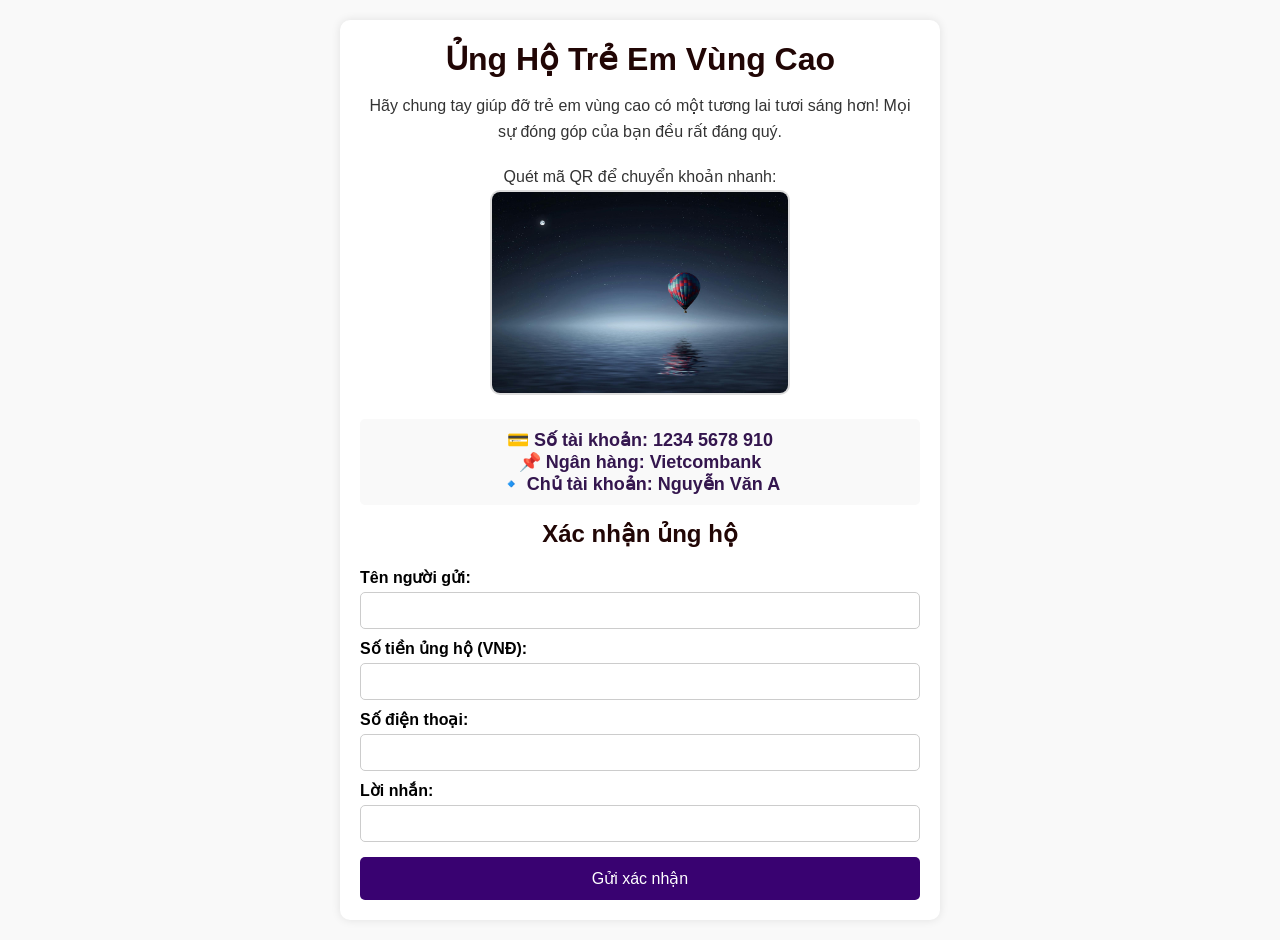
==== index.html @ a9143aae "tets" ====
<!DOCTYPE html>
<html lang="vi">
<head>
    <meta charset="UTF-8">
    <meta name="viewport" content="width=device-width, initial-scale=1.0">
    <title>Ủng Hộ Trẻ Em Vùng Cao</title>
    <link rel="stylesheet" href="style.css">
</head>
<body>

    <div class="container">
        <h1>Ủng Hộ Trẻ Em Vùng Cao</h1>
        <p>Hãy chung tay giúp đỡ trẻ em vùng cao có một tương lai tươi sáng hơn! Mọi sự đóng góp của bạn đều rất đáng quý.</p>

        <div class="qr-section">
            <p>Quét mã QR để chuyển khoản nhanh:</p>
            <img src="image/code.jpg" alt="Mã QR Chuyển Khoản">
        </div>

        <div class="bank-info">
            💳 <strong>Số tài khoản:</strong> 1234 5678 910<br>
            📌 <strong>Ngân hàng:</strong> Vietcombank<br>
            🔹 <strong>Chủ tài khoản:</strong> Nguyễn Văn A
        </div>

        <h2>Xác nhận ủng hộ</h2>
        <form id="donation-form">
            <label for="name">Tên người gửi:</label>
            <input type="text" id="name" name="name" required>

            <label for="amount">Số tiền ủng hộ (VNĐ):</label>
            <input type="text" id="amount" name="amount" required>
            
            <script>
            document.getElementById("amount").addEventListener("input", function (e) {
                let value = e.target.value.replace(/\D/g, ""); // Loại bỏ ký tự không phải số
                if (value) {
                    value = parseInt(value).toLocaleString("vi-VN") + " VND"; // Định dạng có dấu phẩy + thêm " VND"
                }
                e.target.value = value;
            });
            </script>
            

            <label for="phone">Số điện thoại:</label>
            <input type="number" id="phone" name="phone" required>

            <label for="note">Lời nhắn:</label>
            <input type="text" id="note" name="note">

            <button type="submit">Gửi xác nhận</button>
        </form>
    </div>

    <script src="script.js"></script>

</body>
</html>
---- style.css ----
* {
    margin: 0;
    padding: 0;
    box-sizing: border-box;
    font-family: Arial, sans-serif;
}

body {
    background-color: #f9f9f9;
    text-align: center;
    padding: 20px;
}

.container {
    max-width: 600px;
    margin: auto;
    background: white;
    padding: 20px;
    border-radius: 10px;
    box-shadow: 0px 0px 10px rgba(0, 0, 0, 0.1);
}

h1, h2 {
    color: #210605;
    margin-bottom: 15px;
}

p {
    font-size: 16px;
    line-height: 1.6;
    color: #333;
}

.qr-section {
    margin: 20px 0;
}

.qr-section img {
    width: 300px;
    border: 2px solid #ddd;
    border-radius: 10px;
}

.bank-info {
    background: #f9f9f9;
    padding: 10px;
    border-radius: 5px;
    margin: 15px 0;
    font-weight: bold;
    font-size: 18px;
    color: #34164e;
}

.donate-btn {
    display: inline-block;
    background: #390271;
    color: white;
    padding: 12px 20px;
    text-decoration: none;
    border-radius: 5px;
    font-size: 18px;
    margin-top: 10px;
}

.donate-btn:hover {
    background: #390271;
}

/* Form */
form {
    margin-top: 20px;
    text-align: left;
}

form label {
    display: block;
    font-weight: bold;
    margin-top: 10px;
}

form input {
    width: 100%;
    padding: 10px;
    margin-top: 5px;
    border: 1px solid #ccc;
    border-radius: 5px;
}

button {
    display: block;
    width: 100%;
    background: #390271;
    color: white;
    padding: 12px;
    border: none;
    border-radius: 5px;
    font-size: 16px;
    margin-top: 15px;
}

button:hover {
    background: #f3f4f3;
    color: #390271;
    cursor: pointer;
    border-color: #390271;
}

/* Responsive */
@media (max-width: 768px) {
    .container {
        width: 90%;
        padding: 15px;
    }

    .qr-section img {
        width: 150px;
    }

    .donate-btn, button {
        width: 100%;
    }
}
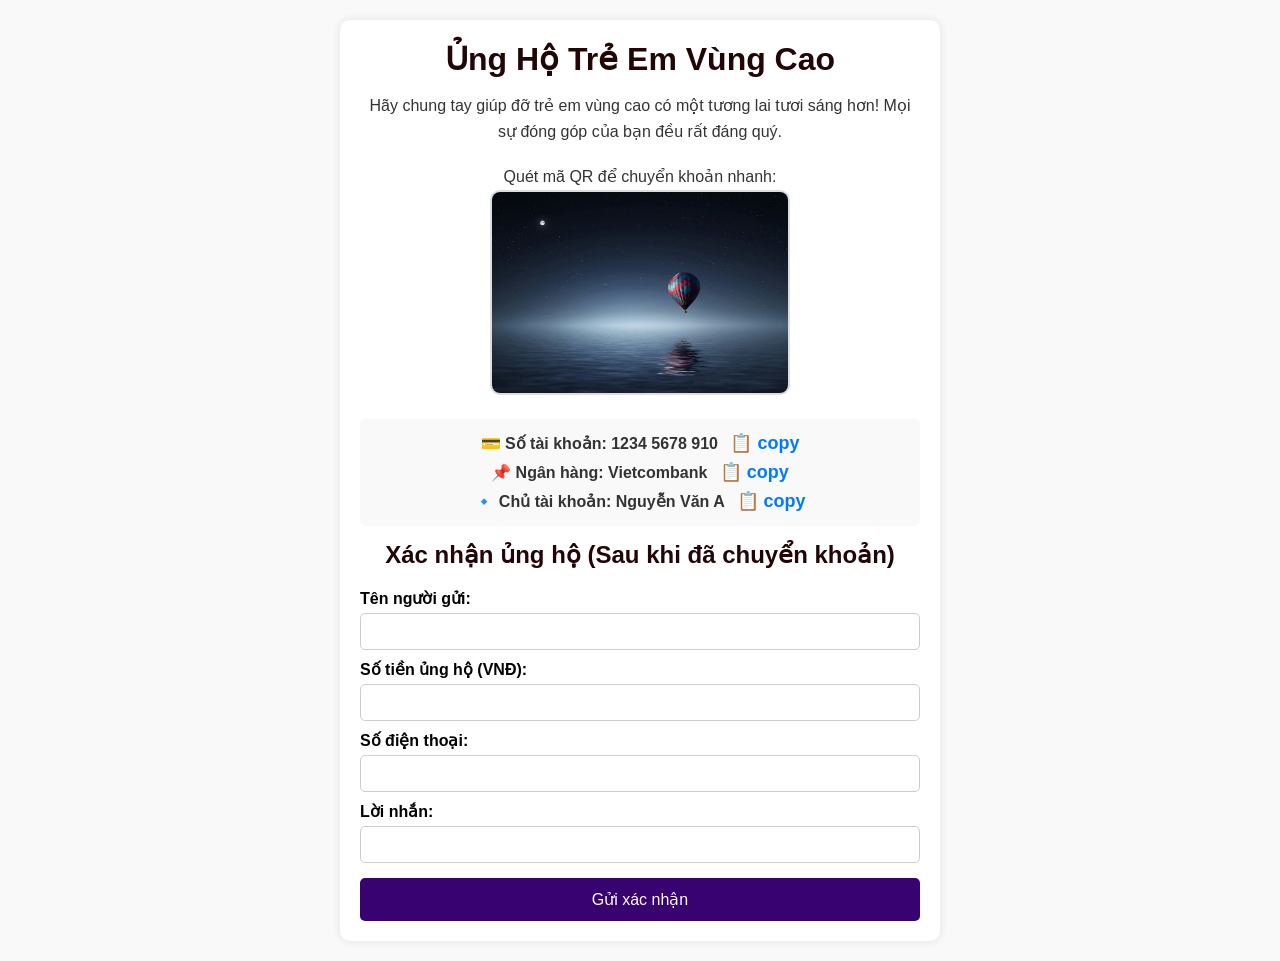
==== commit f1e16033: "copy" ====
--- a/index.html
+++ b/index.html
@@ -5,6 +5,9 @@
     <meta name="viewport" content="width=device-width, initial-scale=1.0">
     <title>Ủng Hộ Trẻ Em Vùng Cao</title>
     <link rel="stylesheet" href="style.css">
+
+  
+    
 </head>
 <body>
 
@@ -18,12 +21,22 @@
         </div>
 
         <div class="bank-info">
-            💳 <strong>Số tài khoản:</strong> 1234 5678 910<br>
-            📌 <strong>Ngân hàng:</strong> Vietcombank<br>
-            🔹 <strong>Chủ tài khoản:</strong> Nguyễn Văn A
+            <p>
+                💳 <strong>Số tài khoản:</strong> <span id="account-number">1234 5678 910</span>
+                <span class="copy-icon" onclick="copyToClipboard('account-number')">📋 copy</span>
+            </p>
+            <p>
+                📌 <strong>Ngân hàng:</strong> <span id="bank-name">Vietcombank</span>
+                <span class="copy-icon" onclick="copyToClipboard('bank-name')">📋 copy</span>
+            </p>
+            <p>
+                🔹 <strong>Chủ tài khoản:</strong> <span id="account-owner">Nguyễn Văn A</span>
+                <span class="copy-icon" onclick="copyToClipboard('account-owner')">📋 copy</span>
+            </p>
         </div>
+        
 
-        <h2>Xác nhận ủng hộ</h2>
+        <h2>Xác nhận ủng hộ (Sau khi đã chuyển khoản)</h2>
         <form id="donation-form">
             <label for="name">Tên người gửi:</label>
             <input type="text" id="name" name="name" required>
--- a/style.css
+++ b/style.css
@@ -120,3 +120,14 @@
         width: 100%;
     }
 }
+.copy-icon {
+    cursor: pointer;
+    margin-left: 8px;
+    font-size: 18px;
+    color: #007bff;
+    transition: color 0.2s;
+}
+
+.copy-icon:hover {
+    color: #0056b3;
+}
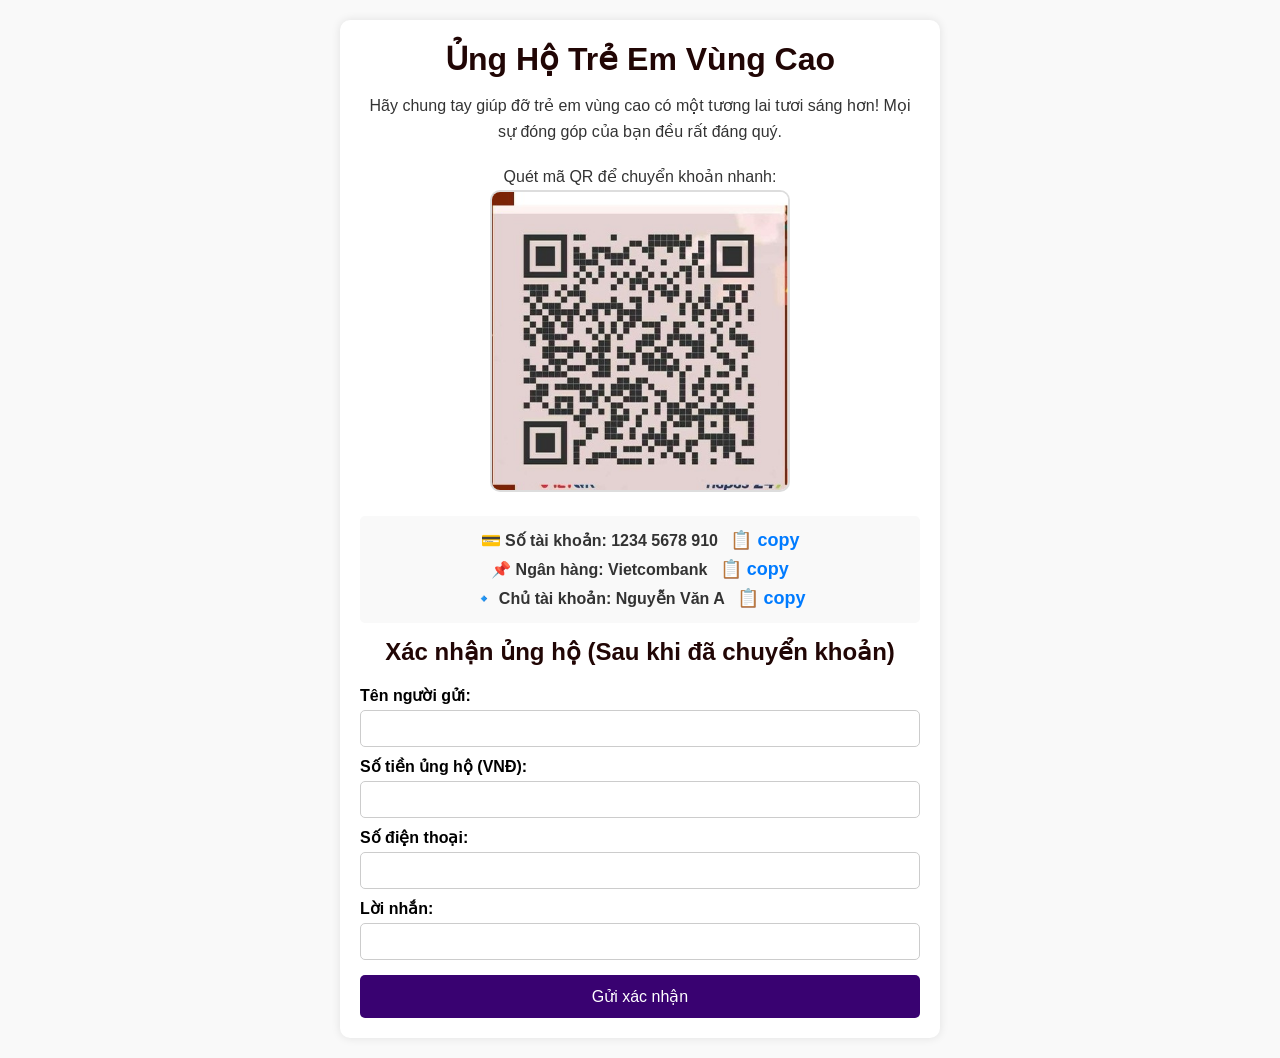
==== commit 3068e0aa: "qr code" ====
--- a/index.html
+++ b/index.html
@@ -17,7 +17,7 @@
 
         <div class="qr-section">
             <p>Quét mã QR để chuyển khoản nhanh:</p>
-            <img src="image/code.jpg" alt="Mã QR Chuyển Khoản">
+            <img src="image/qr.jpg" alt="Mã QR Chuyển Khoản">
         </div>
 
         <div class="bank-info">
--- a/style.css
+++ b/style.css
@@ -37,6 +37,8 @@
 
 .qr-section img {
     width: 300px;
+    min-width: 50%;
+    min-height: 30%px;
     border: 2px solid #ddd;
     border-radius: 10px;
 }
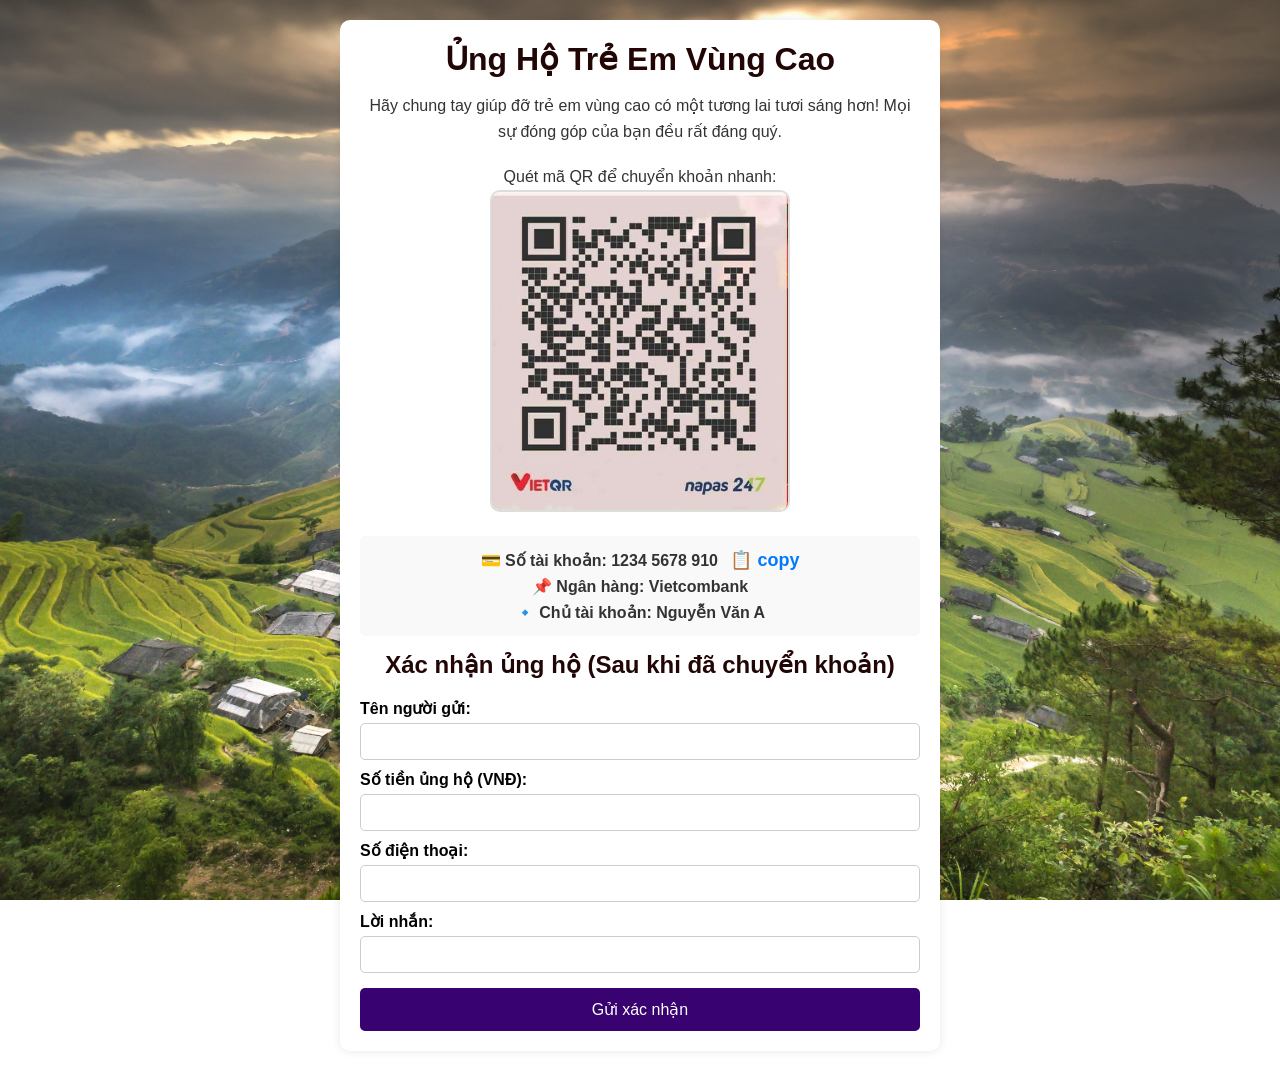
==== commit 7698fd89: "cam" ====
--- a/index.html
+++ b/index.html
@@ -27,11 +27,10 @@
             </p>
             <p>
                 📌 <strong>Ngân hàng:</strong> <span id="bank-name">Vietcombank</span>
-                <span class="copy-icon" onclick="copyToClipboard('bank-name')">📋 copy</span>
-            </p>
+                
             <p>
                 🔹 <strong>Chủ tài khoản:</strong> <span id="account-owner">Nguyễn Văn A</span>
-                <span class="copy-icon" onclick="copyToClipboard('account-owner')">📋 copy</span>
+                
             </p>
         </div>
         
--- a/style.css
+++ b/style.css
@@ -6,9 +6,16 @@
 }
 
 body {
-    background-color: #f9f9f9;
+  
     text-align: center;
     padding: 20px;
+
+    background-image: url('image/rice_field.jpg'); /* Đường dẫn đến ảnh */
+    background-size: cover; /* Căn chỉnh ảnh để phủ toàn bộ màn hình */
+    
+    background-position: center; /* Căn giữa ảnh */
+    background-repeat: no-repeat; /* Không lặp lại ảnh */
+    background-attachment: fixed; /* Giữ ảnh cố định khi cuộn trang */
 }
 
 .container {
